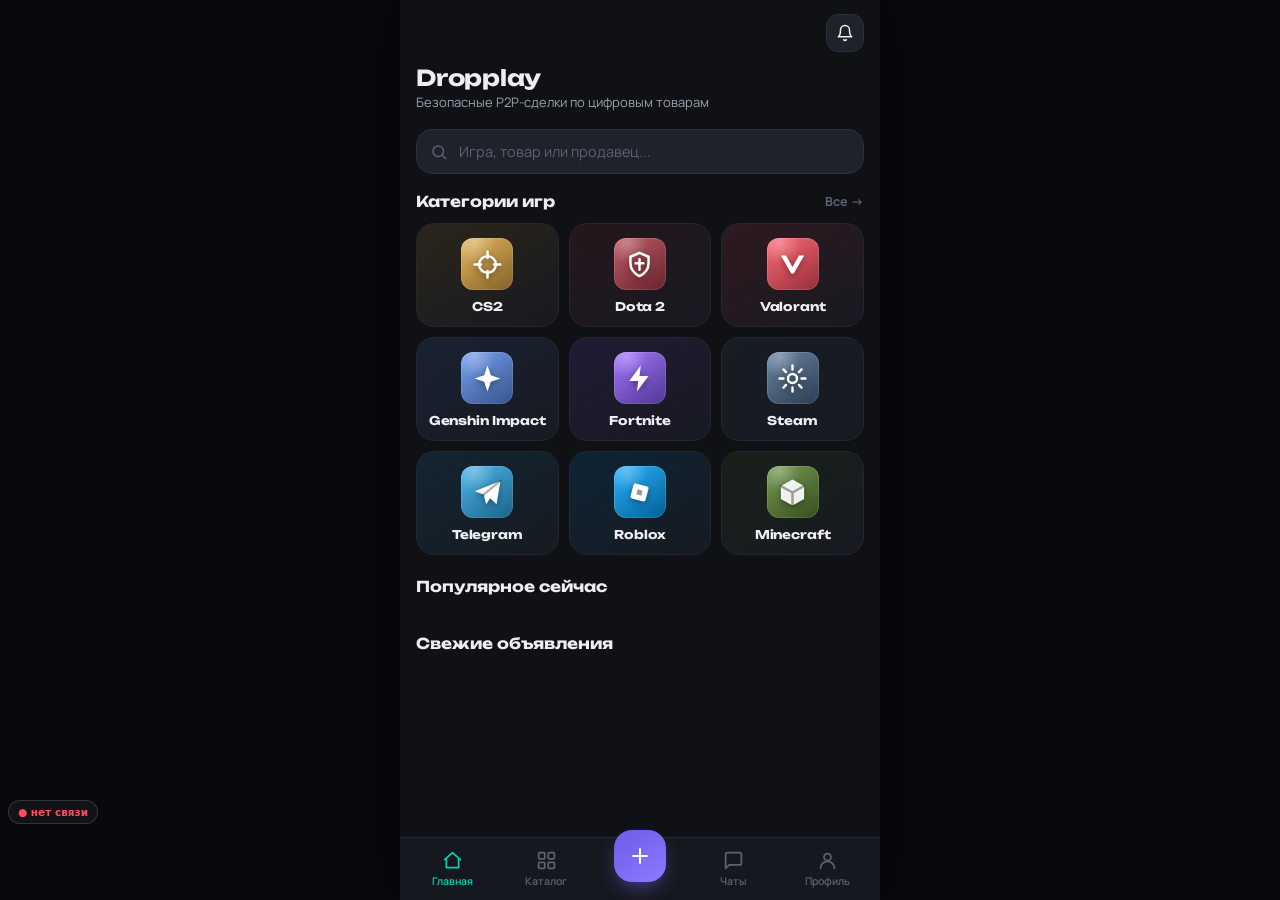
==== index.html @ 6340fcd2 "Экран «Нет подключения к интернету» на весь экран; приложение заблокировано без сети Co-Authored-By:" ====
<!DOCTYPE html>
<html lang="ru">
<head>
<meta charset="UTF-8">
<meta name="viewport" content="width=device-width, initial-scale=1, viewport-fit=cover, maximum-scale=1">
<meta name="theme-color" content="#0F1115">
<meta name="apple-mobile-web-app-capable" content="yes">
<meta name="mobile-web-app-capable" content="yes">
<meta name="apple-mobile-web-app-title" content="Dropplay">
<meta name="apple-mobile-web-app-status-bar-style" content="black-translucent">
<link id="appIcon" rel="icon" type="image/jpeg" href="[data-uri]">
<link rel="apple-touch-icon" href="[data-uri]">
<title>Dropplay — маркетплейс цифровых товаров</title>
<link rel="preconnect" href="https://fonts.googleapis.com">
<link rel="preconnect" href="https://fonts.gstatic.com" crossorigin>
<link href="https://fonts.googleapis.com/css2?family=Unbounded:wght@500;600;700;800&family=Manrope:wght@400;500;600;700;800&display=swap" rel="stylesheet">
<link rel="stylesheet" href="style.css">
<style>
#net-gate{position:fixed;inset:0;z-index:2147483647;display:none;align-items:center;justify-content:center;padding:24px;background:radial-gradient(circle at 50% 30%,#6C5CE733 0%,transparent 60%),#0F1115;font-family:Manrope,system-ui,sans-serif;color:#EDEEF2;}
#net-gate .ng-card{width:100%;max-width:360px;text-align:center;padding:36px 26px 28px;border-radius:24px;background:rgba(23,26,33,.85);border:1px solid #2A2F3A;box-shadow:0 24px 60px rgba(0,0,0,.45);backdrop-filter:blur(14px);-webkit-backdrop-filter:blur(14px);}
#net-gate .ng-icon{position:relative;width:84px;height:84px;margin:0 auto 22px;border-radius:50%;display:flex;align-items:center;justify-content:center;background:#6C5CE71f;color:#A99BFF;}
#net-gate .ng-icon:before{content:"";position:absolute;inset:-8px;border-radius:50%;border:2px solid #6C5CE766;animation:ngPulse 2s ease-out infinite;}
#net-gate .ng-title{font-family:Unbounded,Manrope,sans-serif;font-weight:700;font-size:20px;line-height:1.25;margin-bottom:10px;}
#net-gate .ng-text{font-size:14.5px;line-height:1.55;color:#9BA1AF;margin-bottom:26px;}
#net-gate .ng-btn{width:100%;height:50px;border:0;border-radius:14px;font:700 15px Manrope,sans-serif;color:#fff;background:linear-gradient(135deg,#6C5CE7,#8A7CFF);box-shadow:0 10px 26px #6C5CE748;cursor:pointer;}
#net-gate .ng-btn:disabled{opacity:.6;cursor:default;}
#net-gate .ng-msg{min-height:18px;margin-top:12px;font-size:12.5px;color:#5C6270;}
@keyframes ngPulse{0%{transform:scale(.9);opacity:.9}100%{transform:scale(1.35);opacity:0}}
@media (prefers-reduced-motion: reduce){#net-gate .ng-icon:before{animation:none;}}
</style>
</head>
<body>
<div id="net-gate" role="alertdialog" aria-live="assertive">
  <div class="ng-card">
    <div class="ng-icon"><svg viewBox="0 0 24 24" width="36" height="36" fill="none" stroke="currentColor" stroke-width="1.8" stroke-linecap="round" stroke-linejoin="round" aria-hidden="true"><path d="M2 8.8a15 15 0 0 1 20 0"/><path d="M5.5 12.4a10 10 0 0 1 13 0"/><path d="M9 16a5 5 0 0 1 6 0"/><circle cx="12" cy="19.5" r="1"/><path d="M3 3l18 18"/></svg></div>
    <div class="ng-title">Нет подключения к интернету</div>
    <div class="ng-text">Проверьте Wi‑Fi или мобильные данные. Как только связь появится, Dropplay откроется сам.</div>
    <button id="net-retry" class="ng-btn" type="button">Повторить</button>
    <div id="net-msg" class="ng-msg"></div>
  </div>
</div>
<script>
(function(){
  var gate = document.getElementById('net-gate');
  var btn = document.getElementById('net-retry');
  var msg = document.getElementById('net-msg');
  var blocked = ['shell', 'toast-root', 'modal-root'];
  var state = null, busy = false;
  function show(ok){
    if(ok === state) return;
    state = ok;
    gate.style.display = ok ? 'none' : 'flex';
    blocked.forEach(function(id){ var el = document.getElementById(id); if(el) el.inert = !ok; });
    if(!ok) btn.focus();
  }
  function probe(){
    if(busy) return;
    if(navigator.onLine === false){ msg.textContent = 'Соединения нет'; show(false); return; }
    busy = true; btn.disabled = true; msg.textContent = 'Проверяем соединение…';
    var ctl = typeof AbortController === 'function' ? new AbortController() : null;
    var t = setTimeout(function(){ if(ctl) ctl.abort(); }, 6000);
    fetch(location.pathname + '?net=' + Date.now(), { method: 'HEAD', cache: 'no-store', signal: ctl ? ctl.signal : undefined })
      .then(function(r){ return r.status < 500; })
      .catch(function(){ return false; })
      .then(function(ok){
        clearTimeout(t); busy = false; btn.disabled = false;
        msg.textContent = ok ? '' : 'Связи пока нет';
        show(ok);
      });
  }
  btn.addEventListener('click', probe);
  window.addEventListener('online', probe);
  window.addEventListener('offline', function(){ show(false); });
  setInterval(probe, 15000);
  if(document.readyState === 'loading') document.addEventListener('DOMContentLoaded', probe);
  else probe();
})();
</script>
<div id="shell">
  <div id="app"></div>
  <div class="bottom-nav" id="bottomNav"></div>
</div>
<div id="toast-root"></div>
<div id="modal-root"></div>
<script src="01-config-icons.js"></script>
<script src="02-state.js"></script>
<script src="03-games-specs.js"></script>
<script src="04-ui-router.js"></script>
<script src="05-sellers-home.js"></script>
<script src="06-notifications.js"></script>
<script src="07-catalog.js"></script>
<script src="08-item-seller-buy.js"></script>
<script src="09-sell.js"></script>
<script src="10-chats-deals.js"></script>
<script src="11-profile-wallet.js"></script>
<script src="12-admin-core.js"></script>
<script src="13-deals-sync.js"></script>
<script src="14-admin-moderation.js"></script>
<script src="15-admin-accounts.js"></script>
<script src="16-support-status.js"></script>
<script src="17-admin-access.js"></script>
<script src="18-activity-log.js"></script>
<script src="19-dev-editor.js"></script>
<script src="20-admin-extra.js"></script>
<script src="21-manifest-admin-logs.js"></script>
<script src="22-accounts-auth.js"></script>
<script src="23-sync-supabase.js"></script>
<script src="24-content-protection.js"></script>
<script src="25-reviews-appeals.js"></script>
<script src="26-admin-link.js"></script>
<script src="27-admin-credit.js"></script>
<script src="28-suspicious.js"></script>
</body>
</html>
---- style.css ----
:root{
  --bg:#0F1115; --surface:#171A21; --surface-2:#1E222B; --surface-3:#252A35;
  --border:#2A2F3A; --border-soft:#232733; --text:#EDEEF2; --text-dim:#9BA1AF;
  --text-faint:#5C6270; --accent:#6C5CE7; --accent-soft:#6C5CE71f;
  --accent-2:#00D4B5; --accent-2-soft:#00D4B51f; --danger:#FF5470;
  --danger-soft:#FF54701a; --warning:#FFB020; --warning-soft:#FFB0201a;
  --r-s:10px; --r-m:16px; --r-l:22px;
  --font-display:'Unbounded', system-ui, sans-serif;
  --font-body:'Manrope', system-ui, -apple-system, sans-serif;
}
*{box-sizing:border-box;}
html,body{height:100%;}
body{margin:0;background:#08090c;font-family:var(--font-body);color:var(--text);-webkit-tap-highlight-color:transparent;}
#shell{max-width:480px;margin:0 auto;min-height:100vh;background:var(--bg);position:relative;box-shadow:0 0 60px rgba(0,0,0,.5);overflow-x:hidden;padding-bottom:78px;padding-top:env(safe-area-inset-top,0px);}
a{color:inherit;text-decoration:none;}
button{font-family:inherit;}
input,textarea,select{font-family:inherit;}
::-webkit-scrollbar{display:none;}
* { scrollbar-width:none; }
.h1,.h2,.h3{font-family:var(--font-display);font-weight:700;letter-spacing:-0.01em;color:var(--text);margin:0;}
.h1{font-size:22px;} .h2{font-size:17px;} .h3{font-size:14px;}
.muted{color:var(--text-dim);} .faint{color:var(--text-faint);}
.row{display:flex;align-items:center;} .between{justify-content:space-between;}
.gap8{gap:8px;} .gap12{gap:12px;} .wrap{flex-wrap:wrap;}
.topbar{position:sticky;top:0;z-index:30;padding:calc(env(safe-area-inset-top,0px) + 14px) 16px 12px;background:linear-gradient(180deg, var(--bg) 70%, transparent);display:flex;align-items:center;gap:10px;}
.topbar.solid{background:var(--bg);border-bottom:1px solid var(--border-soft);}
.icon-btn{width:38px;height:38px;border-radius:12px;border:1px solid var(--border);background:var(--surface-2);display:flex;align-items:center;justify-content:center;flex-shrink:0;cursor:pointer;color:var(--text);}
.icon-btn:active{background:var(--surface-3);}
.icon-btn.accent{background:var(--accent);border-color:var(--accent);}
.bottom-nav{position:fixed;left:50%;transform:translateX(-50%);bottom:0;width:100%;max-width:480px;background:rgba(23,26,33,.92);backdrop-filter:blur(14px);border-top:1px solid var(--border-soft);display:flex;justify-content:space-around;align-items:center;padding:8px 6px calc(8px + env(safe-area-inset-bottom,0px));z-index:40;}
.nav-item{display:flex;flex-direction:column;align-items:center;gap:3px;color:var(--text-faint);width:60px;padding:4px 0;position:relative;cursor:pointer;}
.nav-item span{font-size:10.5px;font-weight:600;}
.nav-item.active{color:var(--accent-2);}
.nav-item .dot{position:absolute;top:-2px;right:12px;width:8px;height:8px;border-radius:50%;background:var(--danger);border:2px solid var(--surface);}
.nav-sell{width:52px;height:52px;border-radius:18px;background:linear-gradient(145deg,var(--accent),#8b7bff);display:flex;align-items:center;justify-content:center;margin-top:-26px;box-shadow:0 8px 20px -6px rgba(108,92,231,.7);color:#fff;}
.input, .textarea, .select{width:100%;background:var(--surface-2);border:1px solid var(--border);color:var(--text);border-radius:var(--r-m);padding:12px 14px;font-size:14.5px;outline:none;}
.input::placeholder,.textarea::placeholder{color:var(--text-faint);}
.input:focus,.textarea:focus,.select:focus{border-color:var(--accent);}
.textarea{resize:none;min-height:100px;line-height:1.5;}
.search-bar{position:relative;}
.search-bar .input{padding-left:42px;}
.search-bar svg{position:absolute;left:14px;top:50%;transform:translateY(-50%);}
.btn{border:none;border-radius:14px;padding:13px 18px;font-weight:700;font-size:14.5px;cursor:pointer;display:inline-flex;align-items:center;justify-content:center;gap:8px;transition:transform .08s ease;}
.btn:active{transform:scale(.97);}
.btn-primary{background:linear-gradient(135deg,var(--accent),#8577f0);color:#fff;}
.btn-accent2{background:var(--accent-2);color:#04211c;}
.btn-ghost{background:var(--surface-2);color:var(--text);border:1px solid var(--border);}
.btn-danger{background:var(--danger-soft);color:var(--danger);border:1px solid #ff547040;}
.btn-block{width:100%;}
.btn-sm{padding:9px 14px;font-size:13px;border-radius:11px;}
.btn:disabled{opacity:.4;cursor:not-allowed;transform:none;}
.card{background:var(--surface);border:1px solid var(--border-soft);border-radius:var(--r-l);}
.chip{background:var(--surface-2);border:1px solid var(--border);color:var(--text-dim);padding:8px 14px;border-radius:100px;font-size:13px;font-weight:600;white-space:nowrap;cursor:pointer;}
.chip.active{background:var(--accent-soft);border-color:var(--accent);color:#c9c2ff;}
.badge{display:inline-flex;align-items:center;gap:4px;font-size:11px;font-weight:700;padding:3px 8px;border-radius:8px;}
.badge-verified{background:var(--accent-2-soft);color:var(--accent-2);}
.badge-online{background:#2ee6a622;color:#4be8b3;}
.badge-new{background:var(--warning-soft);color:var(--warning);}
.badge-vip{background:linear-gradient(135deg,#8e5cff,#c24bff);color:#fff;}
.badge-promo{background:linear-gradient(135deg,#ffb020,#ff8a3d);color:#2a1500;}
.frost-card{position:relative;background:linear-gradient(160deg, var(--warning-soft), transparent 65%);border:1px solid #FFB02036;overflow:hidden;}
.frost-card::before{content:'';position:absolute;top:-46px;right:-46px;width:130px;height:130px;border-radius:50%;background:radial-gradient(circle, #FFB02026, transparent 70%);pointer-events:none;}
.frost-icon{width:36px;height:36px;border-radius:11px;background:#FFB02024;display:flex;align-items:center;justify-content:center;flex-shrink:0;}
.frost-row{margin-top:12px;padding-top:12px;border-top:1px solid var(--border-soft);}
.frost-track{height:4px;border-radius:3px;background:var(--surface-3);overflow:hidden;}
.frost-fill{height:100%;border-radius:3px;background:linear-gradient(90deg,#FFB020,#ff8a3d);transition:width 1s linear;}
.tdots i{font-style:normal;animation:tdot 1.2s infinite;opacity:.25;}.tdots i:nth-child(2){animation-delay:.2s}.tdots i:nth-child(3){animation-delay:.4s}@keyframes tdot{0%,60%,100%{opacity:.25}30%{opacity:1}}.typing-b{color:var(--text-faint);font-style:italic;}
.review-card{background:var(--surface-2);border-radius:14px;padding:12px;margin-bottom:8px;}
.stat-bar-wrap{display:flex;align-items:flex-end;gap:6px;height:64px;}
.stat-bar{flex:1;background:linear-gradient(180deg,var(--accent-2),#00a68f);border-radius:6px 6px 2px 2px;min-height:4px;}
.countdown{font-variant-numeric:tabular-nums;font-weight:800;}
.progress-track{height:6px;border-radius:4px;background:var(--surface-3);overflow:hidden;}
.progress-fill{height:100%;background:linear-gradient(90deg,var(--accent),var(--accent-2));}
.avatar{border-radius:12px;display:flex;align-items:center;justify-content:center;font-weight:800;font-family:var(--font-display);color:#fff;flex-shrink:0;position:relative;}
.online-dot{position:absolute;bottom:-2px;right:-2px;width:11px;height:11px;border-radius:50%;background:#33e39a;border:2px solid var(--bg);}
.listing{display:flex;gap:12px;padding:12px;border-radius:var(--r-l);background:var(--surface);border:1px solid var(--border-soft);cursor:pointer;}
.listing:active{background:var(--surface-2);}
.lgrid{display:grid;grid-template-columns:1fr 1fr;gap:18px 12px;}
.lgrid>*:not(.lcard){grid-column:1/-1;}
.lcard{cursor:pointer;min-width:0;}
.lcard:active{opacity:.85;}
.lcard-img{position:relative;width:100%;aspect-ratio:4/3;border-radius:16px;overflow:hidden;display:flex;align-items:center;justify-content:center;font-family:var(--font-display);font-weight:800;color:#fff;font-size:30px;}
.lcard-price{font-family:var(--font-display);font-weight:800;font-size:19px;color:var(--accent-2);margin-top:10px;}
.lcard-title{font-size:14.5px;line-height:1.35;margin-top:6px;display:-webkit-box;-webkit-line-clamp:2;-webkit-box-orient:vertical;overflow:hidden;word-break:break-word;}
.lcard-meta{margin-top:7px;}
.listing-thumb{width:64px;height:64px;border-radius:14px;flex-shrink:0;display:flex;align-items:center;justify-content:center;font-family:var(--font-display);font-weight:800;color:#fff;font-size:18px;}
.cat-tile{border-radius:18px;padding:14px 12px;display:flex;flex-direction:column;justify-content:space-between;height:86px;position:relative;overflow:hidden;cursor:pointer;border:1px solid var(--border-soft);}
.cat-tile:active{filter:brightness(1.1);}
.deal-banner{display:flex;gap:10px;padding:12px 14px;align-items:flex-start;border-bottom:1px solid var(--border-soft);}
.deal-banner.b-active{background:var(--accent-2-soft);}
.deal-banner.b-paid{background:var(--warning-soft);}
.deal-banner.b-frozen{background:var(--danger-soft);}
.deal-banner.b-completed{background:#2a2f3a;}
.deal-banner.b-cancelled{background:#2a2f3a;}
.msg-row{display:flex;margin-bottom:10px;}
.msg-row.out{justify-content:flex-end;}
.bubble{max-width:76%;padding:10px 13px;border-radius:16px;font-size:14px;line-height:1.45;}
.msg-row.in .bubble{background:var(--surface-2);border-bottom-left-radius:4px;}
.msg-row.out .bubble{background:var(--accent);color:#fff;border-bottom-right-radius:4px;}
.msg-row.sys{justify-content:center;}
.msg-row.sys .bubble{background:transparent;color:var(--text-faint);font-size:12px;text-align:center;max-width:90%;}
.chat-input-bar{background:var(--surface);border-top:1px solid var(--border-soft);padding:10px 12px calc(10px + env(safe-area-inset-bottom,0px));display:flex;gap:8px;align-items:center;}
.chat-bottom-stack{position:fixed;bottom:0;left:50%;transform:translateX(-50%);width:100%;max-width:480px;display:flex;flex-direction:column;z-index:35;}
.chat-input-bar-fixed{position:fixed;bottom:0;left:50%;transform:translateX(-50%);width:100%;max-width:480px;z-index:35;}
.divider{height:1px;background:var(--border-soft);border:none;margin:0;}
.section-title{font-family:var(--font-display);font-size:15px;font-weight:700;margin:0 0 12px;}
.scroll-x{display:flex;gap:10px;overflow-x:auto;padding-bottom:2px;}
.scroll-x::-webkit-scrollbar{display:none;}
.star{color:#FFB020;}
.fade-in{animation:fadeIn .18s ease;}
@keyframes fadeIn{from{opacity:0;transform:translateY(6px);}to{opacity:1;transform:translateY(0);}}
.empty-state{display:flex;flex-direction:column;align-items:center;text-align:center;padding:50px 24px;color:var(--text-dim);gap:10px;}
#toast-root{position:fixed;left:50%;top:14px;transform:translateX(-50%);z-index:100;display:flex;flex-direction:column;gap:8px;width:calc(100% - 32px);max-width:448px;}
.toast{background:#1c2028;border:1px solid var(--border);color:var(--text);padding:12px 14px;border-radius:14px;font-size:13.5px;font-weight:600;display:flex;align-items:center;gap:10px;box-shadow:0 10px 30px -8px rgba(0,0,0,.6);animation:toastIn .2s ease;}
.toast.success{border-color:#00d4b555;}
.toast.error{border-color:#ff547055;}
@keyframes toastIn{from{opacity:0;transform:translateY(-10px);}to{opacity:1;transform:translateY(0);}}
.modal-overlay{position:fixed;inset:0;background:rgba(5,6,9,.65);z-index:90;display:flex;align-items:flex-end;justify-content:center;}
.modal-sheet{width:100%;max-width:480px;background:var(--surface);border-radius:22px 22px 0 0;padding:18px 18px calc(18px + env(safe-area-inset-bottom,0px));animation:sheetUp .22s ease;max-height:80vh;overflow-y:auto;}
@keyframes sheetUp{from{transform:translateY(30px);opacity:0;}to{transform:translateY(0);opacity:1;}}
.sheet-handle{width:36px;height:4px;background:var(--border);border-radius:4px;margin:0 auto 14px;}
.upload-tile{width:74px;height:74px;border-radius:14px;background:var(--surface-2);border:1px dashed var(--border);display:flex;align-items:center;justify-content:center;flex-shrink:0;cursor:pointer;color:var(--text-faint);}
.img-preview{width:74px;height:74px;border-radius:14px;object-fit:cover;flex-shrink:0;position:relative;}
.img-preview-wrap{position:relative;}
.img-remove{position:absolute;top:-6px;right:-6px;width:20px;height:20px;border-radius:50%;background:var(--danger);color:#fff;display:flex;align-items:center;justify-content:center;font-size:11px;cursor:pointer;border:2px solid var(--bg);}
.page{padding:0 16px 24px;}
#shell.chat-mode{padding-top:0;padding-bottom:0;}
.chat-page{display:flex;flex-direction:column;height:100vh;height:100dvh;padding-bottom:calc(68px + env(safe-area-inset-bottom,0px));}
.chat-page>.topbar,.chat-page>.deal-banner,.chat-page>.card{flex-shrink:0;}
.chat-msgs{flex:1 1 auto;min-height:0;overflow-y:auto;padding:12px 16px;display:flex;flex-direction:column;}
.chat-msgs>.msg-row:first-child{margin-top:auto;}
.bubble{overflow-wrap:anywhere;}
.msg-row.sys .bubble.confirm{background:var(--accent-2-soft);color:var(--accent-2);font-weight:700;font-size:12.5px;padding:8px 14px;border-radius:12px;}
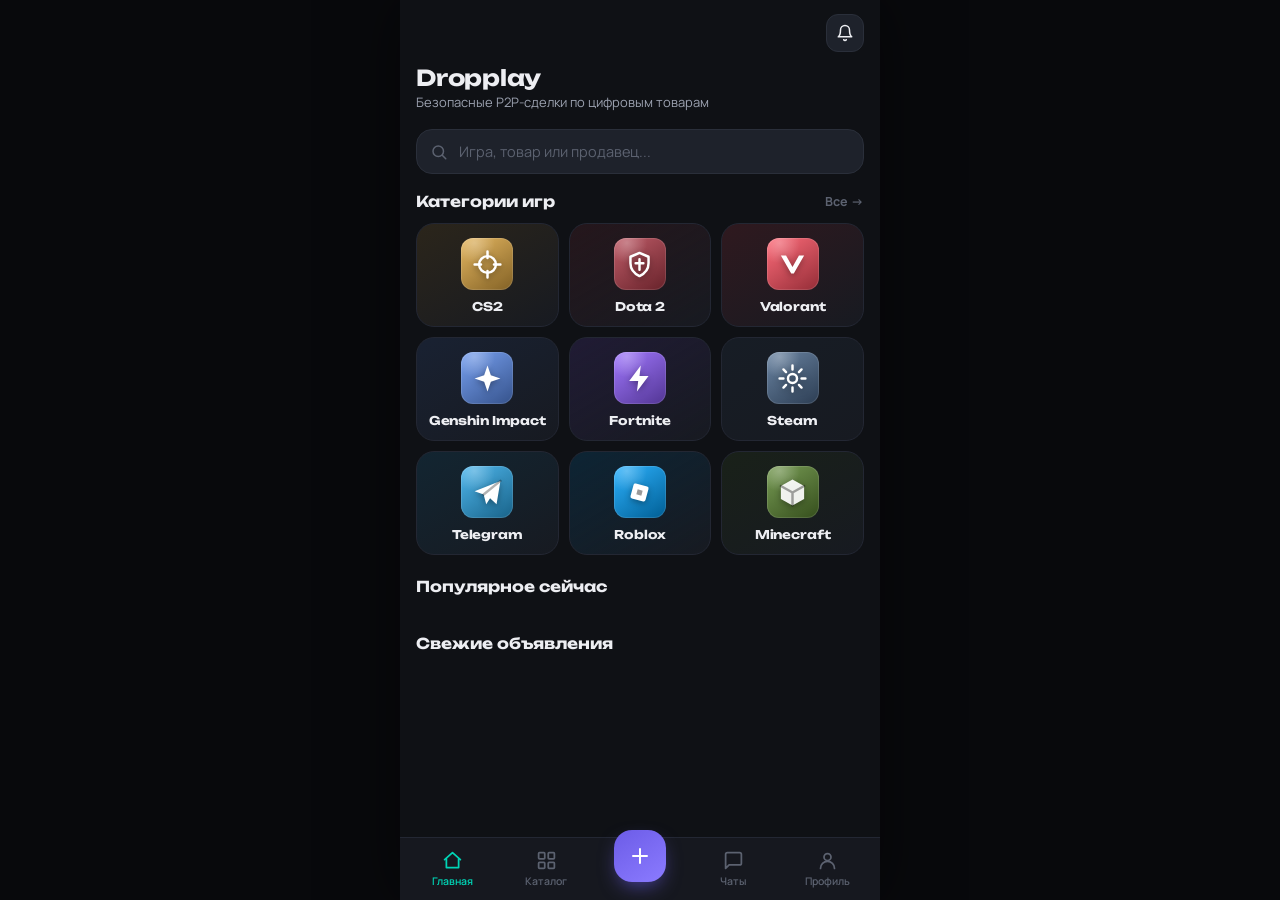
==== commit 85b041cc: "Размытый экран загрузки при сохранённом входе: гостевой экран не мелькает до восстановления аккаунта" ====
--- a/index.html
+++ b/index.html
@@ -27,9 +27,27 @@
 #net-gate .ng-msg{min-height:18px;margin-top:12px;font-size:12.5px;color:#5C6270;}
 @keyframes ngPulse{0%{transform:scale(.9);opacity:.9}100%{transform:scale(1.35);opacity:0}}
 @media (prefers-reduced-motion: reduce){#net-gate .ng-icon:before{animation:none;}}
+#boot-veil{position:fixed;inset:0;z-index:2147483600;display:none;align-items:center;justify-content:center;background:rgba(15,17,21,.55);backdrop-filter:blur(14px);-webkit-backdrop-filter:blur(14px);}
+#boot-veil.on{display:flex;}
+#boot-veil .bv-spin{width:44px;height:44px;border-radius:50%;border:3px solid #2A2F3A;border-top-color:#6C5CE7;animation:bvSpin .9s linear infinite;}
+@keyframes bvSpin{to{transform:rotate(360deg);}}
+@media (prefers-reduced-motion: reduce){#boot-veil .bv-spin{animation-duration:3s;}}
 </style>
 </head>
 <body>
+<div id="boot-veil" role="status" aria-label="Загрузка аккаунта"><div class="bv-spin"></div></div>
+<script>
+/* если вход сохранён, показываем размытый экран до восстановления аккаунта (гостевой экран не мелькает) */
+(function(){
+  var veil = document.getElementById('boot-veil');
+  var has = false; try{ has = !!localStorage.getItem('dp_token'); }catch(e){}
+  if(!has) return;
+  veil.classList.add('on');
+  var done = false;
+  window.__hideBootVeil = function(){ if(done) return; done = true; veil.classList.remove('on'); };
+  setTimeout(window.__hideBootVeil, 10000); /* запасной выход, если связь зависла */
+})();
+</script>
 <div id="net-gate" role="alertdialog" aria-live="assertive">
   <div class="ng-card">
     <div class="ng-icon"><svg viewBox="0 0 24 24" width="36" height="36" fill="none" stroke="currentColor" stroke-width="1.8" stroke-linecap="round" stroke-linejoin="round" aria-hidden="true"><path d="M2 8.8a15 15 0 0 1 20 0"/><path d="M5.5 12.4a10 10 0 0 1 13 0"/><path d="M9 16a5 5 0 0 1 6 0"/><circle cx="12" cy="19.5" r="1"/><path d="M3 3l18 18"/></svg></div>
@@ -45,13 +63,23 @@
   var btn = document.getElementById('net-retry');
   var msg = document.getElementById('net-msg');
   var blocked = ['shell', 'toast-root', 'modal-root'];
-  var state = null, busy = false;
+  var state = null, busy = false, wasOff = false;
+  /* старое локальное сохранение игрока больше не нужно: данные только на сервере */
+  try{ localStorage.removeItem('obmenka_state_v4'); }catch(e){}
+  function clearScreen(){
+    var shell = document.getElementById('shell');
+    if(shell) shell.style.visibility = 'hidden';
+    ['app', 'bottomNav', 'toast-root', 'modal-root'].forEach(function(id){
+      var el = document.getElementById(id); if(el) el.innerHTML = '';
+    });
+  }
   function show(ok){
     if(ok === state) return;
     state = ok;
     gate.style.display = ok ? 'none' : 'flex';
     blocked.forEach(function(id){ var el = document.getElementById(id); if(el) el.inert = !ok; });
-    if(!ok) btn.focus();
+    if(!ok){ wasOff = true; clearScreen(); btn.focus(); }
+    else if(wasOff){ location.reload(); }   /* связь вернулась: страница грузится заново с сервера */
   }
   function probe(){
     if(busy) return;
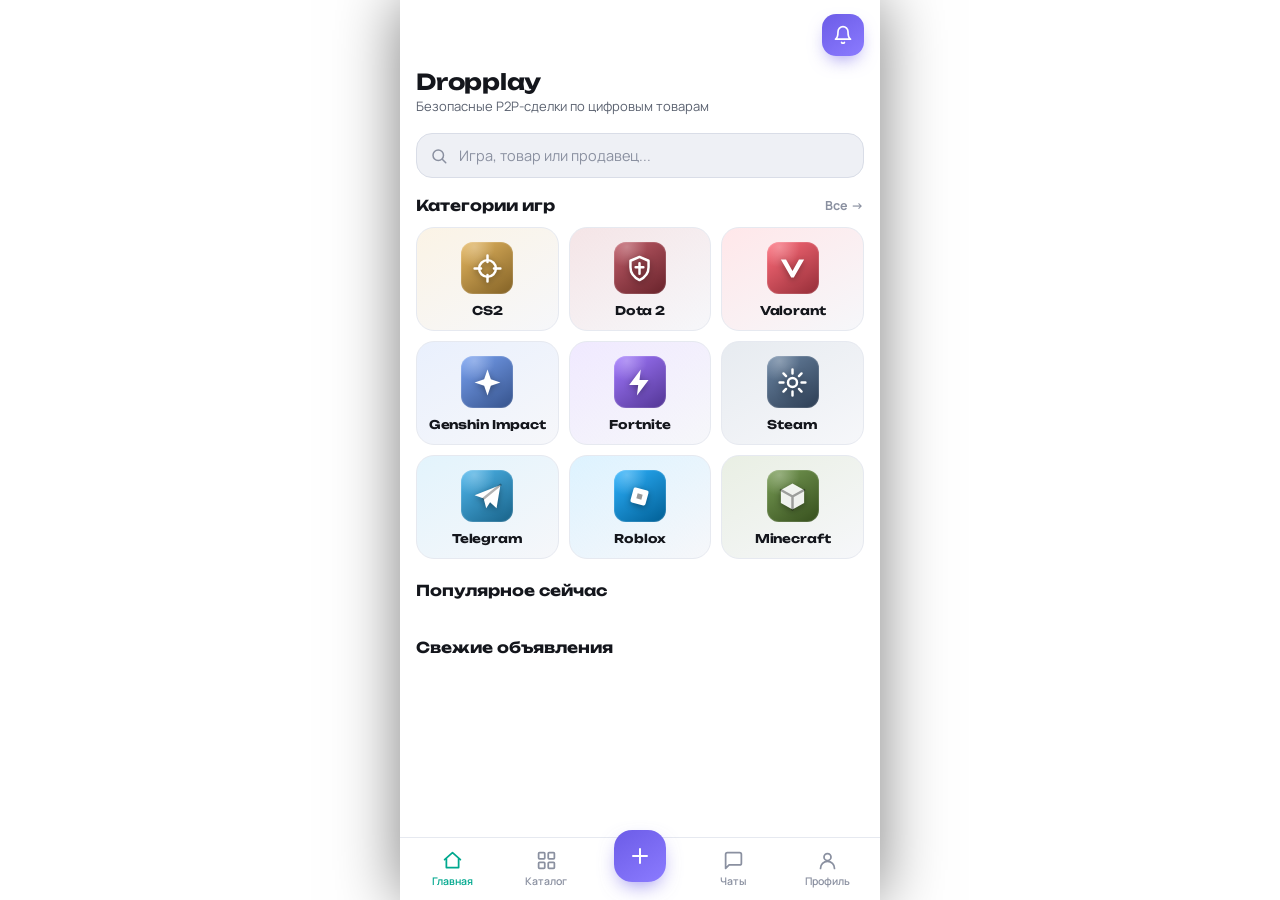
==== commit e1cb0b9b: "Белая тема интерфейса; кнопка уведомлений на главной переоформлена (фиолетовая, со свечением) Co-Aut" ====
--- a/index.html
+++ b/index.html
@@ -3,7 +3,7 @@
 <head>
 <meta charset="UTF-8">
 <meta name="viewport" content="width=device-width, initial-scale=1, viewport-fit=cover, maximum-scale=1">
-<meta name="theme-color" content="#0F1115">
+<meta name="theme-color" content="#FFFFFF">
 <meta name="apple-mobile-web-app-capable" content="yes">
 <meta name="mobile-web-app-capable" content="yes">
 <meta name="apple-mobile-web-app-title" content="Dropplay">
@@ -16,20 +16,20 @@
 <link href="https://fonts.googleapis.com/css2?family=Unbounded:wght@500;600;700;800&family=Manrope:wght@400;500;600;700;800&display=swap" rel="stylesheet">
 <link rel="stylesheet" href="style.css">
 <style>
-#net-gate{position:fixed;inset:0;z-index:2147483647;display:none;align-items:center;justify-content:center;padding:24px;background:radial-gradient(circle at 50% 30%,#6C5CE733 0%,transparent 60%),#0F1115;font-family:Manrope,system-ui,sans-serif;color:#EDEEF2;}
-#net-gate .ng-card{width:100%;max-width:360px;text-align:center;padding:36px 26px 28px;border-radius:24px;background:rgba(23,26,33,.85);border:1px solid #2A2F3A;box-shadow:0 24px 60px rgba(0,0,0,.45);backdrop-filter:blur(14px);-webkit-backdrop-filter:blur(14px);}
+#net-gate{position:fixed;inset:0;z-index:2147483647;display:none;align-items:center;justify-content:center;padding:24px;background:radial-gradient(circle at 50% 30%,#6C5CE71f 0%,transparent 60%),#FFFFFF;font-family:Manrope,system-ui,sans-serif;color:#14161C;}
+#net-gate .ng-card{width:100%;max-width:360px;text-align:center;padding:36px 26px 28px;border-radius:24px;background:rgba(255,255,255,.92);border:1px solid #D9DDE7;box-shadow:0 24px 60px rgba(20,22,28,.14);backdrop-filter:blur(14px);-webkit-backdrop-filter:blur(14px);}
 #net-gate .ng-icon{position:relative;width:84px;height:84px;margin:0 auto 22px;border-radius:50%;display:flex;align-items:center;justify-content:center;background:#6C5CE71f;color:#A99BFF;}
 #net-gate .ng-icon:before{content:"";position:absolute;inset:-8px;border-radius:50%;border:2px solid #6C5CE766;animation:ngPulse 2s ease-out infinite;}
 #net-gate .ng-title{font-family:Unbounded,Manrope,sans-serif;font-weight:700;font-size:20px;line-height:1.25;margin-bottom:10px;}
-#net-gate .ng-text{font-size:14.5px;line-height:1.55;color:#9BA1AF;margin-bottom:26px;}
+#net-gate .ng-text{font-size:14.5px;line-height:1.55;color:#5B6270;margin-bottom:26px;}
 #net-gate .ng-btn{width:100%;height:50px;border:0;border-radius:14px;font:700 15px Manrope,sans-serif;color:#fff;background:linear-gradient(135deg,#6C5CE7,#8A7CFF);box-shadow:0 10px 26px #6C5CE748;cursor:pointer;}
 #net-gate .ng-btn:disabled{opacity:.6;cursor:default;}
-#net-gate .ng-msg{min-height:18px;margin-top:12px;font-size:12.5px;color:#5C6270;}
+#net-gate .ng-msg{min-height:18px;margin-top:12px;font-size:12.5px;color:#8A90A0;}
 @keyframes ngPulse{0%{transform:scale(.9);opacity:.9}100%{transform:scale(1.35);opacity:0}}
 @media (prefers-reduced-motion: reduce){#net-gate .ng-icon:before{animation:none;}}
-#boot-veil{position:fixed;inset:0;z-index:2147483600;display:none;align-items:center;justify-content:center;background:rgba(15,17,21,.55);backdrop-filter:blur(14px);-webkit-backdrop-filter:blur(14px);}
+#boot-veil{position:fixed;inset:0;z-index:2147483600;display:none;align-items:center;justify-content:center;background:rgba(255,255,255,.55);backdrop-filter:blur(14px);-webkit-backdrop-filter:blur(14px);}
 #boot-veil.on{display:flex;}
-#boot-veil .bv-spin{width:44px;height:44px;border-radius:50%;border:3px solid #2A2F3A;border-top-color:#6C5CE7;animation:bvSpin .9s linear infinite;}
+#boot-veil .bv-spin{width:44px;height:44px;border-radius:50%;border:3px solid #D9DDE7;border-top-color:#6C5CE7;animation:bvSpin .9s linear infinite;}
 @keyframes bvSpin{to{transform:rotate(360deg);}}
 @media (prefers-reduced-motion: reduce){#boot-veil .bv-spin{animation-duration:3s;}}
 </style>
--- a/style.css
+++ b/style.css
@@ -1,17 +1,17 @@
 
 :root{
-  --bg:#0F1115; --surface:#171A21; --surface-2:#1E222B; --surface-3:#252A35;
-  --border:#2A2F3A; --border-soft:#232733; --text:#EDEEF2; --text-dim:#9BA1AF;
-  --text-faint:#5C6270; --accent:#6C5CE7; --accent-soft:#6C5CE71f;
-  --accent-2:#00D4B5; --accent-2-soft:#00D4B51f; --danger:#FF5470;
-  --danger-soft:#FF54701a; --warning:#FFB020; --warning-soft:#FFB0201a;
+  --bg:#FFFFFF; --surface:#F6F7FA; --surface-2:#EEF0F5; --surface-3:#E3E6EE;
+  --border:#D9DDE7; --border-soft:#E6E9F0; --text:#14161C; --text-dim:#5B6270;
+  --text-faint:#8A90A0; --accent:#6C5CE7; --accent-soft:#6C5CE71a;
+  --accent-2:#00A88E; --accent-2-soft:#00A88E1a; --danger:#E8364F;
+  --danger-soft:#E8364F1a; --warning:#D98A00; --warning-soft:#D98A001a;
   --r-s:10px; --r-m:16px; --r-l:22px;
   --font-display:'Unbounded', system-ui, sans-serif;
   --font-body:'Manrope', system-ui, -apple-system, sans-serif;
 }
 *{box-sizing:border-box;}
 html,body{height:100%;}
-body{margin:0;background:#08090c;font-family:var(--font-body);color:var(--text);-webkit-tap-highlight-color:transparent;}
+body{margin:0;background:#FFFFFF;font-family:var(--font-body);color:var(--text);-webkit-tap-highlight-color:transparent;}
 #shell{max-width:480px;margin:0 auto;min-height:100vh;background:var(--bg);position:relative;box-shadow:0 0 60px rgba(0,0,0,.5);overflow-x:hidden;padding-bottom:78px;padding-top:env(safe-area-inset-top,0px);}
 a{color:inherit;text-decoration:none;}
 button{font-family:inherit;}
@@ -28,7 +28,10 @@
 .icon-btn{width:38px;height:38px;border-radius:12px;border:1px solid var(--border);background:var(--surface-2);display:flex;align-items:center;justify-content:center;flex-shrink:0;cursor:pointer;color:var(--text);}
 .icon-btn:active{background:var(--surface-3);}
 .icon-btn.accent{background:var(--accent);border-color:var(--accent);}
-.bottom-nav{position:fixed;left:50%;transform:translateX(-50%);bottom:0;width:100%;max-width:480px;background:rgba(23,26,33,.92);backdrop-filter:blur(14px);border-top:1px solid var(--border-soft);display:flex;justify-content:space-around;align-items:center;padding:8px 6px calc(8px + env(safe-area-inset-bottom,0px));z-index:40;}
+/* кнопка уведомлений (колокольчик) на главной: фиолетовая, со свечением */
+.icon-btn.bell-btn{width:42px;height:42px;border-radius:14px;border:none;background:linear-gradient(145deg,var(--accent),#8b7bff);color:#fff;box-shadow:0 8px 18px -6px rgba(108,92,231,.65);}
+.icon-btn.bell-btn:active{transform:scale(.95);background:linear-gradient(145deg,#5b4bd5,#7a6aff);}
+.bottom-nav{position:fixed;left:50%;transform:translateX(-50%);bottom:0;width:100%;max-width:480px;background:rgba(255,255,255,.94);backdrop-filter:blur(14px);border-top:1px solid var(--border-soft);display:flex;justify-content:space-around;align-items:center;padding:8px 6px calc(8px + env(safe-area-inset-bottom,0px));z-index:40;}
 .nav-item{display:flex;flex-direction:column;align-items:center;gap:3px;color:var(--text-faint);width:60px;padding:4px 0;position:relative;cursor:pointer;}
 .nav-item span{font-size:10.5px;font-weight:600;}
 .nav-item.active{color:var(--accent-2);}
@@ -52,10 +55,10 @@
 .btn:disabled{opacity:.4;cursor:not-allowed;transform:none;}
 .card{background:var(--surface);border:1px solid var(--border-soft);border-radius:var(--r-l);}
 .chip{background:var(--surface-2);border:1px solid var(--border);color:var(--text-dim);padding:8px 14px;border-radius:100px;font-size:13px;font-weight:600;white-space:nowrap;cursor:pointer;}
-.chip.active{background:var(--accent-soft);border-color:var(--accent);color:#c9c2ff;}
+.chip.active{background:var(--accent-soft);border-color:var(--accent);color:#4a3cc4;}
 .badge{display:inline-flex;align-items:center;gap:4px;font-size:11px;font-weight:700;padding:3px 8px;border-radius:8px;}
 .badge-verified{background:var(--accent-2-soft);color:var(--accent-2);}
-.badge-online{background:#2ee6a622;color:#4be8b3;}
+.badge-online{background:#2ee6a622;color:#0a8f5f;}
 .badge-new{background:var(--warning-soft);color:var(--warning);}
 .badge-vip{background:linear-gradient(135deg,#8e5cff,#c24bff);color:#fff;}
 .badge-promo{background:linear-gradient(135deg,#ffb020,#ff8a3d);color:#2a1500;}
@@ -91,8 +94,8 @@
 .deal-banner.b-active{background:var(--accent-2-soft);}
 .deal-banner.b-paid{background:var(--warning-soft);}
 .deal-banner.b-frozen{background:var(--danger-soft);}
-.deal-banner.b-completed{background:#2a2f3a;}
-.deal-banner.b-cancelled{background:#2a2f3a;}
+.deal-banner.b-completed{background:var(--surface-3);}
+.deal-banner.b-cancelled{background:var(--surface-3);}
 .msg-row{display:flex;margin-bottom:10px;}
 .msg-row.out{justify-content:flex-end;}
 .bubble{max-width:76%;padding:10px 13px;border-radius:16px;font-size:14px;line-height:1.45;}
@@ -112,7 +115,7 @@
 @keyframes fadeIn{from{opacity:0;transform:translateY(6px);}to{opacity:1;transform:translateY(0);}}
 .empty-state{display:flex;flex-direction:column;align-items:center;text-align:center;padding:50px 24px;color:var(--text-dim);gap:10px;}
 #toast-root{position:fixed;left:50%;top:14px;transform:translateX(-50%);z-index:100;display:flex;flex-direction:column;gap:8px;width:calc(100% - 32px);max-width:448px;}
-.toast{background:#1c2028;border:1px solid var(--border);color:var(--text);padding:12px 14px;border-radius:14px;font-size:13.5px;font-weight:600;display:flex;align-items:center;gap:10px;box-shadow:0 10px 30px -8px rgba(0,0,0,.6);animation:toastIn .2s ease;}
+.toast{background:#FFFFFF;border:1px solid var(--border);color:var(--text);padding:12px 14px;border-radius:14px;font-size:13.5px;font-weight:600;display:flex;align-items:center;gap:10px;box-shadow:0 10px 30px -8px rgba(20,22,28,.22);animation:toastIn .2s ease;}
 .toast.success{border-color:#00d4b555;}
 .toast.error{border-color:#ff547055;}
 @keyframes toastIn{from{opacity:0;transform:translateY(-10px);}to{opacity:1;transform:translateY(0);}}
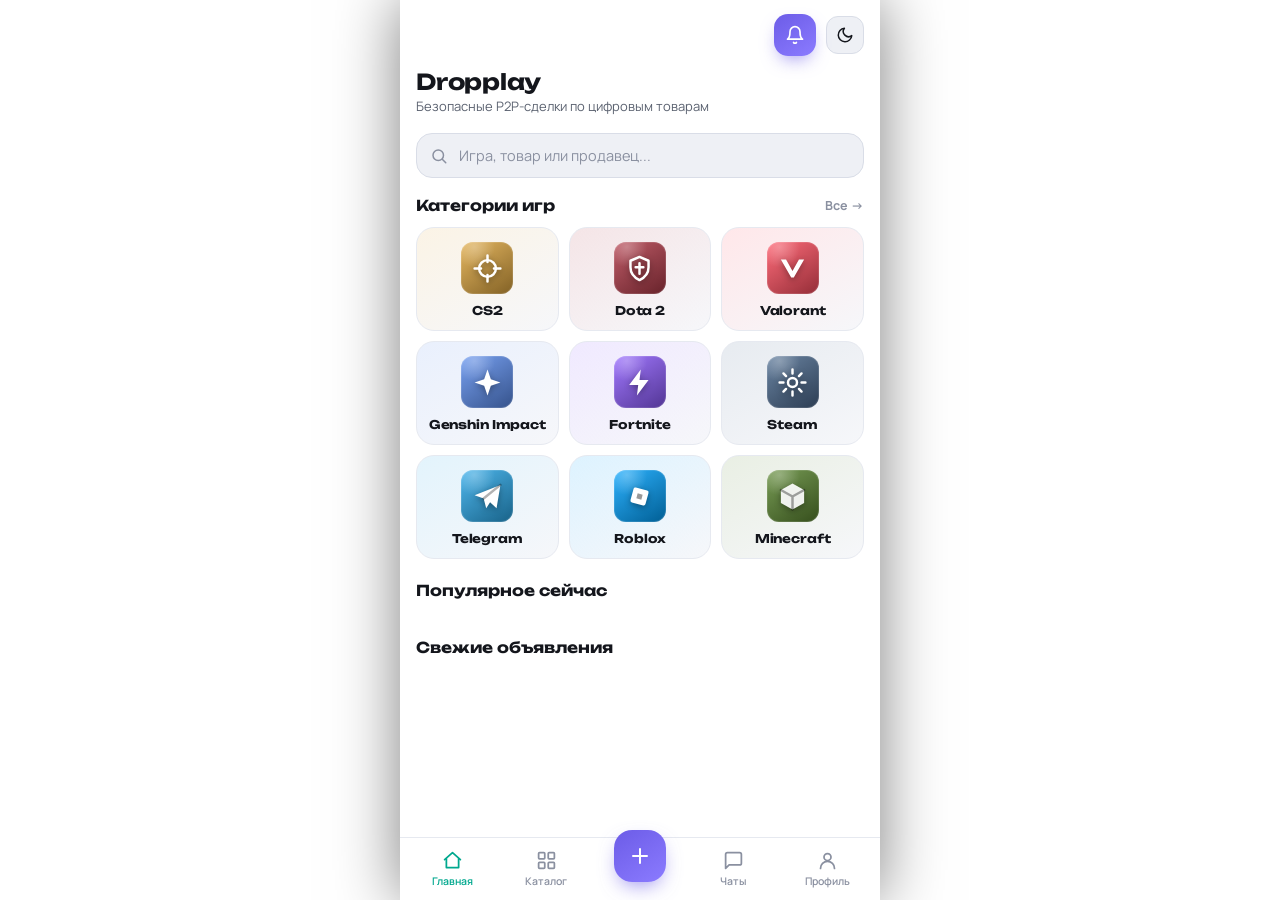
==== commit 0e679574: "Переключатель темы в верхней панели на каждой странице: белая и чёрно-синяя; выбор запоминается в бр" ====
--- a/index.html
+++ b/index.html
@@ -15,21 +15,32 @@
 <link rel="preconnect" href="https://fonts.gstatic.com" crossorigin>
 <link href="https://fonts.googleapis.com/css2?family=Unbounded:wght@500;600;700;800&family=Manrope:wght@400;500;600;700;800&display=swap" rel="stylesheet">
 <link rel="stylesheet" href="style.css">
+<script>
+/* тема применяется до отрисовки, чтобы не мигала белая страница у тех, кто выбрал тёмную */
+(function(){
+  try{
+    if(localStorage.getItem('dp_theme') === 'dark'){
+      document.documentElement.setAttribute('data-theme','dark');
+      var m = document.querySelector('meta[name="theme-color"]'); if(m) m.content = '#070B16';
+    }
+  }catch(e){}
+})();
+</script>
 <style>
-#net-gate{position:fixed;inset:0;z-index:2147483647;display:none;align-items:center;justify-content:center;padding:24px;background:radial-gradient(circle at 50% 30%,#6C5CE71f 0%,transparent 60%),#FFFFFF;font-family:Manrope,system-ui,sans-serif;color:#14161C;}
-#net-gate .ng-card{width:100%;max-width:360px;text-align:center;padding:36px 26px 28px;border-radius:24px;background:rgba(255,255,255,.92);border:1px solid #D9DDE7;box-shadow:0 24px 60px rgba(20,22,28,.14);backdrop-filter:blur(14px);-webkit-backdrop-filter:blur(14px);}
+#net-gate{position:fixed;inset:0;z-index:2147483647;display:none;align-items:center;justify-content:center;padding:24px;background:radial-gradient(circle at 50% 30%,#6C5CE71f 0%,transparent 60%),var(--bg);font-family:Manrope,system-ui,sans-serif;color:var(--text);}
+#net-gate .ng-card{width:100%;max-width:360px;text-align:center;padding:36px 26px 28px;border-radius:24px;background:var(--surface);border:1px solid var(--border);box-shadow:0 24px 60px rgba(0,0,0,.25);backdrop-filter:blur(14px);-webkit-backdrop-filter:blur(14px);}
 #net-gate .ng-icon{position:relative;width:84px;height:84px;margin:0 auto 22px;border-radius:50%;display:flex;align-items:center;justify-content:center;background:#6C5CE71f;color:#A99BFF;}
 #net-gate .ng-icon:before{content:"";position:absolute;inset:-8px;border-radius:50%;border:2px solid #6C5CE766;animation:ngPulse 2s ease-out infinite;}
 #net-gate .ng-title{font-family:Unbounded,Manrope,sans-serif;font-weight:700;font-size:20px;line-height:1.25;margin-bottom:10px;}
-#net-gate .ng-text{font-size:14.5px;line-height:1.55;color:#5B6270;margin-bottom:26px;}
+#net-gate .ng-text{font-size:14.5px;line-height:1.55;color:var(--text-dim);margin-bottom:26px;}
 #net-gate .ng-btn{width:100%;height:50px;border:0;border-radius:14px;font:700 15px Manrope,sans-serif;color:#fff;background:linear-gradient(135deg,#6C5CE7,#8A7CFF);box-shadow:0 10px 26px #6C5CE748;cursor:pointer;}
 #net-gate .ng-btn:disabled{opacity:.6;cursor:default;}
-#net-gate .ng-msg{min-height:18px;margin-top:12px;font-size:12.5px;color:#8A90A0;}
+#net-gate .ng-msg{min-height:18px;margin-top:12px;font-size:12.5px;color:var(--text-faint);}
 @keyframes ngPulse{0%{transform:scale(.9);opacity:.9}100%{transform:scale(1.35);opacity:0}}
 @media (prefers-reduced-motion: reduce){#net-gate .ng-icon:before{animation:none;}}
-#boot-veil{position:fixed;inset:0;z-index:2147483600;display:none;align-items:center;justify-content:center;background:rgba(255,255,255,.55);backdrop-filter:blur(14px);-webkit-backdrop-filter:blur(14px);}
+#boot-veil{position:fixed;inset:0;z-index:2147483600;display:none;align-items:center;justify-content:center;background:color-mix(in srgb,var(--bg) 60%,transparent);backdrop-filter:blur(14px);-webkit-backdrop-filter:blur(14px);}
 #boot-veil.on{display:flex;}
-#boot-veil .bv-spin{width:44px;height:44px;border-radius:50%;border:3px solid #D9DDE7;border-top-color:#6C5CE7;animation:bvSpin .9s linear infinite;}
+#boot-veil .bv-spin{width:44px;height:44px;border-radius:50%;border:3px solid var(--border);border-top-color:#6C5CE7;animation:bvSpin .9s linear infinite;}
 @keyframes bvSpin{to{transform:rotate(360deg);}}
 @media (prefers-reduced-motion: reduce){#boot-veil .bv-spin{animation-duration:3s;}}
 </style>
--- a/style.css
+++ b/style.css
@@ -8,10 +8,20 @@
   --r-s:10px; --r-m:16px; --r-l:22px;
   --font-display:'Unbounded', system-ui, sans-serif;
   --font-body:'Manrope', system-ui, -apple-system, sans-serif;
+  --body-bg:#FFFFFF; --nav-bg:rgba(255,255,255,.94); --toast-bg:#FFFFFF;
+}
+/* тёмный режим (чёрно-синий): переключается кнопкой вверху страницы */
+[data-theme="dark"]{
+  --bg:#0B1020; --surface:#131A2E; --surface-2:#1A2340; --surface-3:#232E50;
+  --border:#2A3658; --border-soft:#1F2945; --text:#EEF1FA; --text-dim:#A3ADC8;
+  --text-faint:#6B7696; --accent:#6C5CE7; --accent-soft:#6C5CE71f;
+  --accent-2:#00D4B5; --accent-2-soft:#00D4B51f; --danger:#FF5470;
+  --danger-soft:#FF54701a; --warning:#FFB020; --warning-soft:#FFB0201a;
+  --body-bg:#070B16; --nav-bg:rgba(19,26,46,.94); --toast-bg:#1A2340;
 }
 *{box-sizing:border-box;}
 html,body{height:100%;}
-body{margin:0;background:#FFFFFF;font-family:var(--font-body);color:var(--text);-webkit-tap-highlight-color:transparent;}
+body{margin:0;background:var(--body-bg);font-family:var(--font-body);color:var(--text);-webkit-tap-highlight-color:transparent;}
 #shell{max-width:480px;margin:0 auto;min-height:100vh;background:var(--bg);position:relative;box-shadow:0 0 60px rgba(0,0,0,.5);overflow-x:hidden;padding-bottom:78px;padding-top:env(safe-area-inset-top,0px);}
 a{color:inherit;text-decoration:none;}
 button{font-family:inherit;}
@@ -31,7 +41,7 @@
 /* кнопка уведомлений (колокольчик) на главной: фиолетовая, со свечением */
 .icon-btn.bell-btn{width:42px;height:42px;border-radius:14px;border:none;background:linear-gradient(145deg,var(--accent),#8b7bff);color:#fff;box-shadow:0 8px 18px -6px rgba(108,92,231,.65);}
 .icon-btn.bell-btn:active{transform:scale(.95);background:linear-gradient(145deg,#5b4bd5,#7a6aff);}
-.bottom-nav{position:fixed;left:50%;transform:translateX(-50%);bottom:0;width:100%;max-width:480px;background:rgba(255,255,255,.94);backdrop-filter:blur(14px);border-top:1px solid var(--border-soft);display:flex;justify-content:space-around;align-items:center;padding:8px 6px calc(8px + env(safe-area-inset-bottom,0px));z-index:40;}
+.bottom-nav{position:fixed;left:50%;transform:translateX(-50%);bottom:0;width:100%;max-width:480px;background:var(--nav-bg);backdrop-filter:blur(14px);border-top:1px solid var(--border-soft);display:flex;justify-content:space-around;align-items:center;padding:8px 6px calc(8px + env(safe-area-inset-bottom,0px));z-index:40;}
 .nav-item{display:flex;flex-direction:column;align-items:center;gap:3px;color:var(--text-faint);width:60px;padding:4px 0;position:relative;cursor:pointer;}
 .nav-item span{font-size:10.5px;font-weight:600;}
 .nav-item.active{color:var(--accent-2);}
@@ -115,7 +125,7 @@
 @keyframes fadeIn{from{opacity:0;transform:translateY(6px);}to{opacity:1;transform:translateY(0);}}
 .empty-state{display:flex;flex-direction:column;align-items:center;text-align:center;padding:50px 24px;color:var(--text-dim);gap:10px;}
 #toast-root{position:fixed;left:50%;top:14px;transform:translateX(-50%);z-index:100;display:flex;flex-direction:column;gap:8px;width:calc(100% - 32px);max-width:448px;}
-.toast{background:#FFFFFF;border:1px solid var(--border);color:var(--text);padding:12px 14px;border-radius:14px;font-size:13.5px;font-weight:600;display:flex;align-items:center;gap:10px;box-shadow:0 10px 30px -8px rgba(20,22,28,.22);animation:toastIn .2s ease;}
+.toast{background:var(--toast-bg);border:1px solid var(--border);color:var(--text);padding:12px 14px;border-radius:14px;font-size:13.5px;font-weight:600;display:flex;align-items:center;gap:10px;box-shadow:0 10px 30px -8px rgba(20,22,28,.22);animation:toastIn .2s ease;}
 .toast.success{border-color:#00d4b555;}
 .toast.error{border-color:#ff547055;}
 @keyframes toastIn{from{opacity:0;transform:translateY(-10px);}to{opacity:1;transform:translateY(0);}}
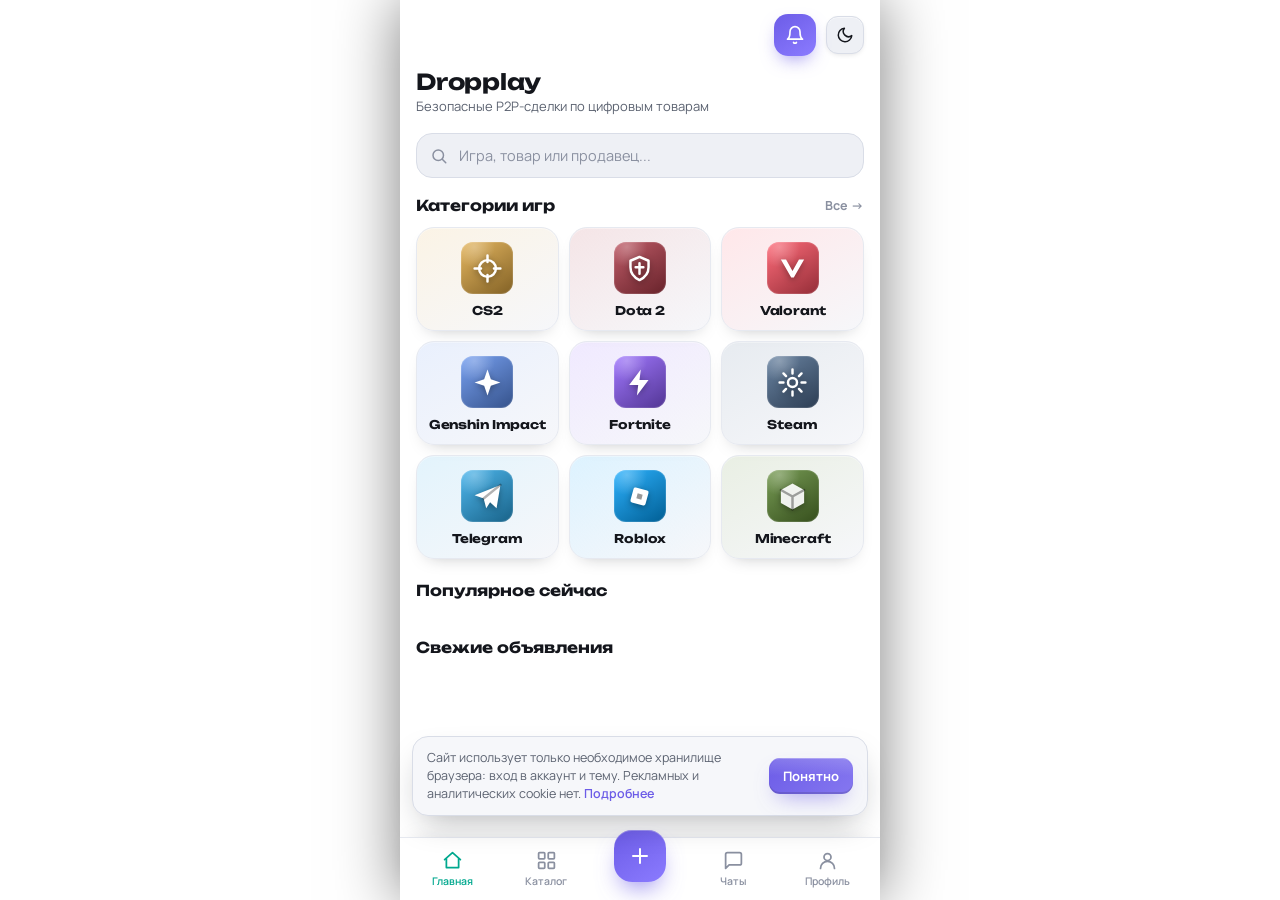
==== commit 05966824: "Соглашение, документы, cookie-баннер и обучение перед продажей - cookie-баннер при первом визите (то" ====
--- a/index.html
+++ b/index.html
@@ -149,5 +149,6 @@
 <script src="26-admin-link.js"></script>
 <script src="27-admin-credit.js"></script>
 <script src="28-suspicious.js"></script>
+<script src="29-legal-learn.js"></script>
 </body>
 </html>
--- a/style.css
+++ b/style.css
@@ -145,3 +145,48 @@
 .chat-msgs>.msg-row:first-child{margin-top:auto;}
 .bubble{overflow-wrap:anywhere;}
 .msg-row.sys .bubble.confirm{background:var(--accent-2-soft);color:var(--accent-2);font-weight:700;font-size:12.5px;padding:8px 14px;border-radius:12px;}
+
+/* ==========================================
+   ГЛУБИНА И ОБЪЁМ: мягкие углы у мелких элементов, тени, блик сверху
+   Отдельный блок: чтобы откатить, достаточно удалить его целиком.
+   ========================================== */
+.badge{border-radius:10px;}
+.progress-track,.frost-track{border-radius:6px;}
+.progress-fill,.frost-fill{border-radius:6px;}
+.stat-bar{border-radius:8px 8px 4px 4px;}
+.upload-tile,.img-preview{border-radius:16px;}
+.online-dot{border-radius:50%;}
+.sheet-handle{border-radius:6px;}
+.lcard-img{border-radius:18px;}
+.listing-thumb{border-radius:16px;}
+.review-card{border-radius:16px;}
+.bubble{border-radius:18px;}
+
+/* кнопки: верхний блик, мягкая тень снизу, лёгкое "вдавливание" при нажатии */
+.btn-primary,.btn-accent2{position:relative;overflow:hidden;box-shadow:inset 0 1px 0 rgba(255,255,255,.28),inset 0 -2px 0 rgba(0,0,0,.12),0 10px 22px -10px rgba(108,92,231,.7);}
+.btn-accent2{box-shadow:inset 0 1px 0 rgba(255,255,255,.35),inset 0 -2px 0 rgba(0,0,0,.1),0 10px 22px -10px rgba(0,168,142,.6);}
+.btn-primary::after,.btn-accent2::after{content:'';position:absolute;left:0;right:0;top:0;height:50%;background:linear-gradient(180deg,rgba(255,255,255,.18),transparent);pointer-events:none;border-radius:14px 14px 0 0;}
+.btn-ghost{box-shadow:inset 0 1px 0 rgba(255,255,255,.5),0 2px 6px -3px rgba(20,22,28,.18);}
+[data-theme="dark"] .btn-ghost{box-shadow:inset 0 1px 0 rgba(255,255,255,.08),0 2px 8px -3px rgba(0,0,0,.5);}
+.btn:active{transform:translateY(1px) scale(.975);}
+.btn-primary:active,.btn-accent2:active{box-shadow:inset 0 2px 4px rgba(0,0,0,.2),0 4px 10px -8px rgba(108,92,231,.6);}
+
+/* карточки и плитки: тень + тонкий светлый край сверху */
+.card,.listing{box-shadow:0 1px 0 rgba(255,255,255,.6) inset,0 10px 24px -16px rgba(20,22,28,.22);}
+[data-theme="dark"] .card,[data-theme="dark"] .listing{box-shadow:inset 0 1px 0 rgba(255,255,255,.05),0 14px 28px -18px rgba(0,0,0,.7);}
+.cat-tile{box-shadow:inset 0 1px 0 rgba(255,255,255,.35),0 8px 18px -12px rgba(20,22,28,.35);}
+[data-theme="dark"] .cat-tile{box-shadow:inset 0 1px 0 rgba(255,255,255,.08),0 10px 20px -12px rgba(0,0,0,.7);}
+
+/* иконки и нижнее меню: объём без тяжёлых эффектов */
+.icon-btn{box-shadow:inset 0 1px 0 rgba(255,255,255,.45),0 2px 6px -3px rgba(20,22,28,.2);}
+[data-theme="dark"] .icon-btn{box-shadow:inset 0 1px 0 rgba(255,255,255,.07),0 2px 8px -3px rgba(0,0,0,.6);}
+.icon-btn:active{transform:translateY(1px);}
+.bottom-nav{box-shadow:0 -8px 24px -16px rgba(20,22,28,.25);}
+[data-theme="dark"] .bottom-nav{box-shadow:0 -10px 28px -16px rgba(0,0,0,.8);}
+.nav-sell{box-shadow:inset 0 1px 0 rgba(255,255,255,.3),0 12px 24px -8px rgba(108,92,231,.75);}
+.nav-sell:active{transform:translateY(1px);}
+
+/* у людей, которые отключили анимации в системе, эффекты нажатия не двигают элементы */
+@media (prefers-reduced-motion: reduce){
+  .btn:active,.icon-btn:active,.nav-sell:active{transform:none;}
+}
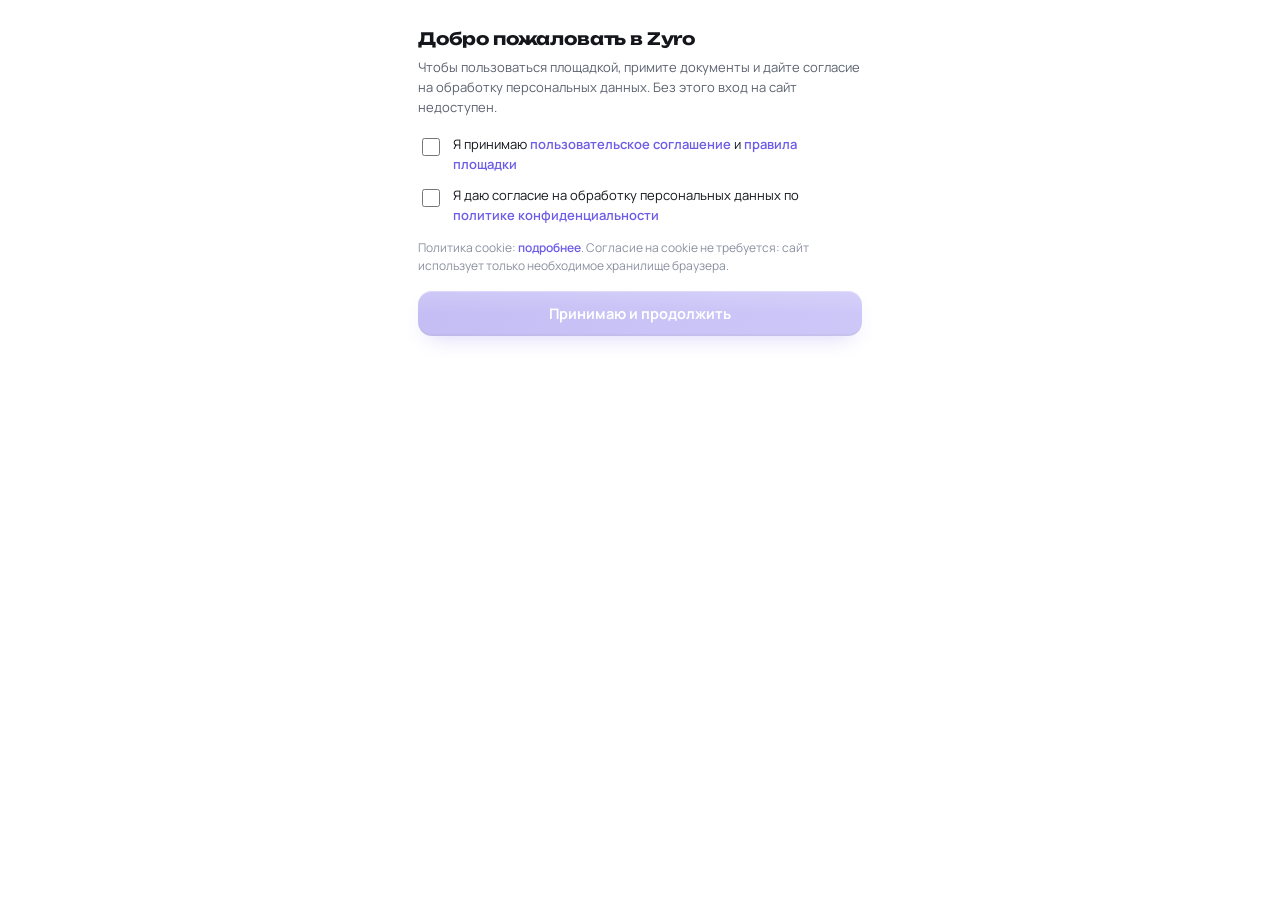
==== commit a83facf5: "Переименование в Zyro: заголовки, манифест, документы, шапка профиля Ключ локального журнала (droppl" ====
--- a/index.html
+++ b/index.html
@@ -6,11 +6,11 @@
 <meta name="theme-color" content="#FFFFFF">
 <meta name="apple-mobile-web-app-capable" content="yes">
 <meta name="mobile-web-app-capable" content="yes">
-<meta name="apple-mobile-web-app-title" content="Dropplay">
+<meta name="apple-mobile-web-app-title" content="Zyro">
 <meta name="apple-mobile-web-app-status-bar-style" content="black-translucent">
 <link id="appIcon" rel="icon" type="image/jpeg" href="[data-uri]">
 <link rel="apple-touch-icon" href="[data-uri]">
-<title>Dropplay — маркетплейс цифровых товаров</title>
+<title>Zyro — маркетплейс цифровых товаров</title>
 <link rel="preconnect" href="https://fonts.googleapis.com">
 <link rel="preconnect" href="https://fonts.gstatic.com" crossorigin>
 <link href="https://fonts.googleapis.com/css2?family=Unbounded:wght@500;600;700;800&family=Manrope:wght@400;500;600;700;800&display=swap" rel="stylesheet">
@@ -63,7 +63,7 @@
   <div class="ng-card">
     <div class="ng-icon"><svg viewBox="0 0 24 24" width="36" height="36" fill="none" stroke="currentColor" stroke-width="1.8" stroke-linecap="round" stroke-linejoin="round" aria-hidden="true"><path d="M2 8.8a15 15 0 0 1 20 0"/><path d="M5.5 12.4a10 10 0 0 1 13 0"/><path d="M9 16a5 5 0 0 1 6 0"/><circle cx="12" cy="19.5" r="1"/><path d="M3 3l18 18"/></svg></div>
     <div class="ng-title">Нет подключения к интернету</div>
-    <div class="ng-text">Проверьте Wi‑Fi или мобильные данные. Как только связь появится, Dropplay откроется сам.</div>
+    <div class="ng-text">Проверьте Wi‑Fi или мобильные данные. Как только связь появится, Zyro откроется сам.</div>
     <button id="net-retry" class="ng-btn" type="button">Повторить</button>
     <div id="net-msg" class="ng-msg"></div>
   </div>
